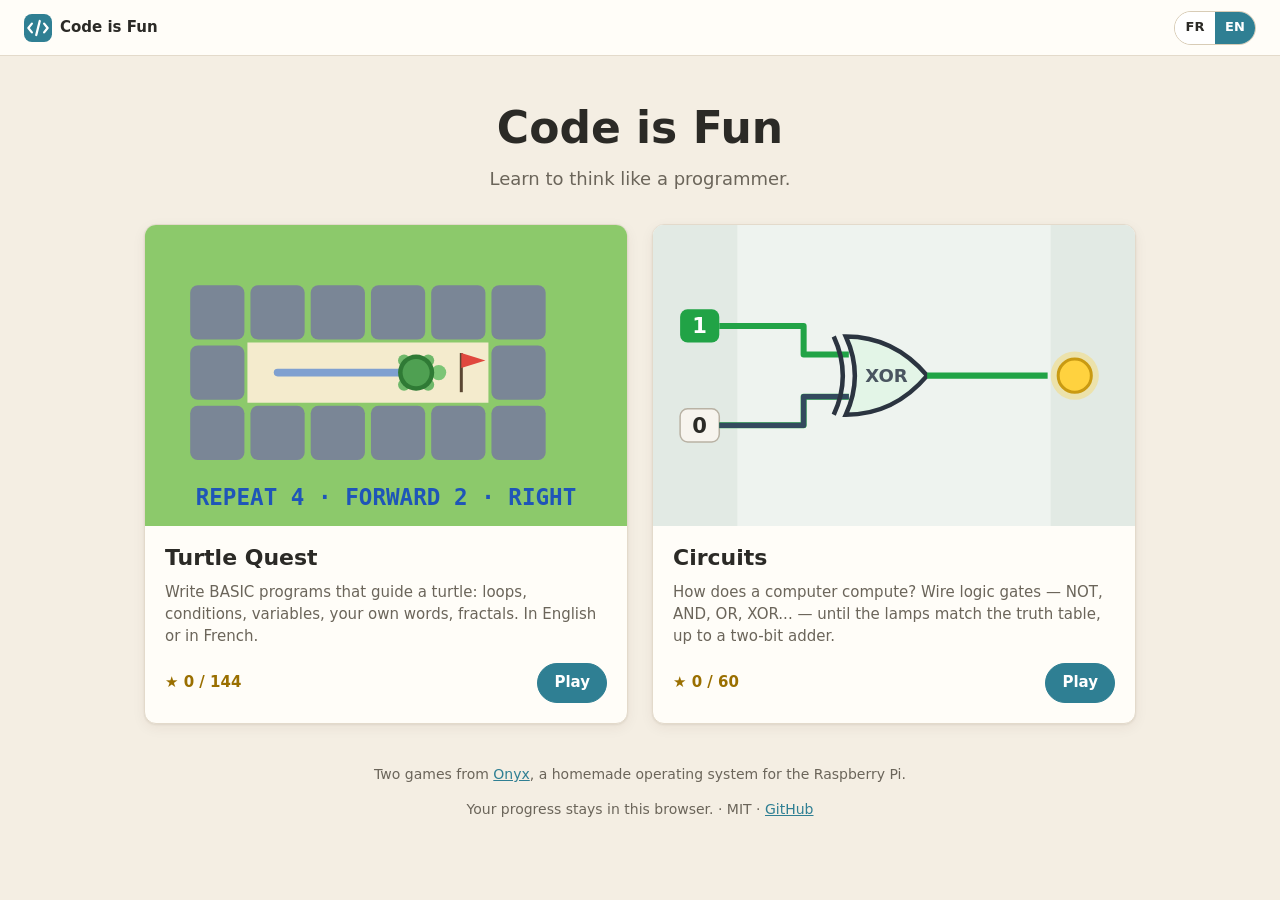
==== index.html @ ab7367be "Code is Fun: Turtle Quest and Circuits in the browser The two learning games of Onyx ported to plain" ====
<!doctype html>
<html lang="en">
<head>
<meta charset="utf-8">
<meta name="viewport" content="width=device-width, initial-scale=1, viewport-fit=cover">
<title>Code is Fun</title>
<meta name="description" content="Two games to learn to think like a programmer: Turtle Quest (programming a turtle in BASIC) and Circuits (logic gates).">
<meta name="theme-color" content="#FFFDF8">
<link rel="icon" href="shared/turtle.svg" type="image/svg+xml">
<link rel="stylesheet" href="shared/site.css">
</head>
<body>
<header class="top">
	<a class="brand" href="./"><svg viewBox="0 0 32 32" aria-hidden="true"><rect width="32" height="32" rx="9" fill="#2F7F93"/><path d="M9 11l-4 5 4 5M23 11l4 5-4 5M18 8l-4 16" stroke="#fff" stroke-width="2.6" fill="none" stroke-linecap="round" stroke-linejoin="round"/></svg><span style="display:inline">Code is Fun</span></a>
	<div class="spacer"></div>
	<div class="lang" role="group" aria-label="Language / Langue"><button type="button" data-lang="fr">FR</button><button type="button" data-lang="en">EN</button></div>
</header>
<main class="home">
	<section class="hero">
		<h1>Code is Fun</h1>
		<p data-en="Learn to think like a programmer." data-fr="Apprends à penser comme un programmeur.">Learn to think like a programmer.</p>
	</section>
	<section class="games">
		<a class="panel game-card" href="turtle/">
			<svg class="thumb" viewBox="0 0 320 200" aria-hidden="true">
				<rect width="320" height="200" fill="#8CC96B"/>
				<g fill="#7A8696"><rect x="30" y="40" width="36" height="36" rx="5"/><rect x="70" y="40" width="36" height="36" rx="5"/><rect x="110" y="40" width="36" height="36" rx="5"/><rect x="150" y="40" width="36" height="36" rx="5"/><rect x="190" y="40" width="36" height="36" rx="5"/><rect x="230" y="40" width="36" height="36" rx="5"/><rect x="30" y="80" width="36" height="36" rx="5"/><rect x="230" y="80" width="36" height="36" rx="5"/><rect x="30" y="120" width="36" height="36" rx="5"/><rect x="70" y="120" width="36" height="36" rx="5"/><rect x="110" y="120" width="36" height="36" rx="5"/><rect x="150" y="120" width="36" height="36" rx="5"/><rect x="190" y="120" width="36" height="36" rx="5"/><rect x="230" y="120" width="36" height="36" rx="5"/></g>
				<rect x="68" y="78" width="160" height="40" fill="#F4EBCD"/>
				<path d="M88 98H170" stroke="#7FA0D0" stroke-width="5" stroke-linecap="round"/>
				<g transform="translate(180 98) rotate(90)"><circle cx="-8" cy="-8" r="4" fill="#6FB86A"/><circle cx="8" cy="-8" r="4" fill="#6FB86A"/><circle cx="-8" cy="8" r="4" fill="#6FB86A"/><circle cx="8" cy="8" r="4" fill="#6FB86A"/><circle cx="0" cy="-15" r="5" fill="#7CC576"/><circle r="12" fill="#2F7A35"/><circle r="9" fill="#4FA052"/></g>
				<path d="M210 85v26" stroke="#5A4632" stroke-width="2"/><path d="M210 85l16 5-16 5z" fill="#E0483E"/>
				<text x="160" y="186" text-anchor="middle" font-family="ui-monospace,Menlo,monospace" font-weight="700" font-size="15" fill="#1F55B8">REPEAT 4 · FORWARD 2 · RIGHT</text>
			</svg>
			<div class="body">
				<h2>Turtle Quest</h2>
				<p data-en="Write BASIC programs that guide a turtle: loops, conditions, variables, your own words, fractals. In English or in French." data-fr="Écris des programmes en BASIC qui guident une tortue : boucles, conditions, variables, tes propres mots, fractales. En anglais ou en français.">Write BASIC programs that guide a turtle.</p>
				<div class="row"><span class="progress" id="tqProgress"></span><span class="btn primary" data-en="Play" data-fr="Jouer">Play</span></div>
			</div>
		</a>
		<a class="panel game-card" href="circuits/">
			<svg class="thumb" viewBox="0 0 320 200" aria-hidden="true">
				<rect width="320" height="200" fill="#EEF3EF"/><rect width="56" height="200" fill="#E2EAE4"/><rect x="264" width="56" height="200" fill="#E2EAE4"/>
				<rect x="18" y="56" width="26" height="22" rx="5" fill="#21A346"/><text x="31" y="72" text-anchor="middle" font-weight="700" font-size="14" fill="#fff" font-family="system-ui,sans-serif">1</text>
				<rect x="18" y="122" width="26" height="22" rx="5" fill="#F7F4EE" stroke="#B9B2A4"/><text x="31" y="138" text-anchor="middle" font-weight="700" font-size="14" fill="#2B2A26" font-family="system-ui,sans-serif">0</text>
				<path d="M44 67H100V86H130M44 133H100V114H130" fill="none" stroke-width="4" stroke-linejoin="round" stroke="#21A346"/><path d="M44 133H100V114H130" fill="none" stroke-width="3.5" stroke-linejoin="round" stroke="#334A5E"/>
				<path d="M128 74Q160 74 182 100Q160 126 128 126Q140 100 128 74Z" fill="#E3F5E7" stroke="#2B3440" stroke-width="3"/><path d="M120 126Q132 100 120 74" fill="none" stroke="#2B3440" stroke-width="3"/>
				<path d="M182 100H262" stroke="#21A346" stroke-width="4"/>
				<circle cx="280" cy="100" r="16" fill="#FFD23F" opacity=".35"/><circle cx="280" cy="100" r="11" fill="#FFD23F" stroke="#C99A12" stroke-width="2"/>
				<text x="155" y="104" text-anchor="middle" font-size="12" fill="#4A5560" font-family="system-ui,sans-serif" font-weight="600">XOR</text>
			</svg>
			<div class="body">
				<h2>Circuits</h2>
				<p data-en="How does a computer compute? Wire logic gates — NOT, AND, OR, XOR... — until the lamps match the truth table, up to a two-bit adder." data-fr="Comment un ordinateur calcule-t-il ? Relie des portes logiques — NON, ET, OU, OUX... — jusqu'à ce que les lampes suivent la table de vérité, jusqu'à un additionneur.">Wire logic gates until the lamps match the truth table.</p>
				<div class="row"><span class="progress" id="ciProgress"></span><span class="btn primary" data-en="Play" data-fr="Jouer">Play</span></div>
			</div>
		</a>
	</section>
	<footer>
		<p><span data-en="Two games from" data-fr="Deux jeux tirés de">Two games from</span> <a href="https://github.com/stephaneweg/onyx">Onyx</a><span data-en=", a homemade operating system for the Raspberry Pi." data-fr=", un système d'exploitation fait maison pour le Raspberry Pi.">, a homemade operating system for the Raspberry Pi.</span></p>
		<p><span data-en="Your progress stays in this browser." data-fr="Ta progression reste dans ce navigateur.">Your progress stays in this browser.</span> · MIT · <a href="https://github.com/stephaneweg/CodeIsFun">GitHub</a></p>
	</footer>
</main>
<script src="shared/site.js"></script>
<script>
// the stars won so far, read from what each game keeps in the browser
(function () {
	const sum = (o) => Object.values ((o && o.stars) || {}).reduce ((a, b) => a + (b | 0), 0);
	const show = () => {
		const tq = Site.store.get ('codeisfun.turtle', {}), ci = Site.store.get ('codeisfun.circuits', {});
		document.getElementById ('tqProgress').textContent = '★ ' + sum (tq) + ' / 144';
		document.getElementById ('ciProgress').textContent = '★ ' + sum (ci) + ' / 60';
	};
	document.addEventListener ('DOMContentLoaded', show);
}) ();
</script>
</body>
</html>
---- shared/site.css ----
/* site.css -- Code is Fun: the look shared by the home page and the games (docs/DESIGN.md).
   MIT License -- Copyright (c) 2026 Stéphane Wegener and the Onyx contributors. */
:root {
	--bg: #F4EEE3; --surface: #FFFDF8; --card: #FBF3DC; --card-border: #E9D9A6;
	--text: #2B2A26; --text-2: #6B655A; --line: #E3DACB;
	--accent: #2F7F93; --accent-2: #276B7C; --accent-ink: #FFFFFF; --accent-soft: #DDEEF2;
	--star: #E8A800; --star-off: #C9C2B4; --star-text: #9A6F00;
	--ok: #2E9E4F; --ok-bg: #DFF3DA; --err: #C9372C; --err-bg: #FCE4E1; --info-bg: #E7EEF9; --info-border: #6E8FC4;
	--lesson: #6B45A8; --lesson-bg: #EFE7FA;
	--chip-word-bg: #DCEFD6; --chip-word-ink: #2C5A27; --chip-word-edge: #8CC08A;
	--chip-block-bg: #E8DDF5; --chip-block-ink: #55338A; --chip-block-edge: #B39BDB;
	--code-bg: #FAF7F0; --code-gutter: #EDE7DA; --code-hl: #F5E2A8; --code-err: #F8D4CF; --kw: #1F55B8; --comment: #8A8577; --strc: #A0522D; --numc: #8A3FA0;
	--btn: #FFFFFF; --btn-border: #D8CCB6; --btn-hover: #F6F0E4;
	--r-sm: 8px; --r-md: 12px; --r-lg: 18px; --r-pill: 999px;
	--shadow: 0 1px 2px rgb(60 40 0 / .08), 0 4px 14px rgb(60 40 0 / .06);
	--font-ui: system-ui, -apple-system, "Segoe UI", Roboto, "Helvetica Neue", Arial, sans-serif;
	--font-code: ui-monospace, "SF Mono", "Cascadia Mono", Menlo, Consolas, "DejaVu Sans Mono", monospace;
	--gutter: 24px; --header: 56px;
	color-scheme: light;
}
@media (prefers-color-scheme: dark) {
	:root:not([data-theme="light"]) {
		--bg: #1E1C19; --surface: #27241F; --card: #332D22; --card-border: #54482F;
		--text: #EEE8DC; --text-2: #B3AA98; --line: #3D372E;
		--accent: #4FA3B8; --accent-2: #63B4C8; --accent-ink: #0E1A1D; --accent-soft: #23383D;
		--btn: #302C26; --btn-border: #4A4339; --btn-hover: #3A352D;
		--ok-bg: #213826; --err-bg: #43231F; --info-bg: #222C3B; --lesson-bg: #2F2740; --star-text: #E8B83A;
		color-scheme: dark;
	}
}
* { box-sizing: border-box; }
html { -webkit-text-size-adjust: 100%; }
body { margin: 0; background: var(--bg); color: var(--text); font: 15px/1.45 var(--font-ui); }
button, input, select, textarea { font: inherit; color: inherit; }
:focus-visible { outline: 3px solid var(--accent); outline-offset: 2px; }
[hidden] { display: none !important; }
.sr-only { position: absolute; width: 1px; height: 1px; overflow: hidden; clip: rect(0 0 0 0); white-space: nowrap; }

/* ---- the header ---- */
.top { position: sticky; top: 0; z-index: 30; height: var(--header); display: flex; align-items: center; gap: 12px;
	padding: 0 var(--gutter); background: var(--surface); border-bottom: 1px solid var(--line); }
.brand { display: flex; align-items: center; gap: 8px; color: var(--text); text-decoration: none; font-weight: 700; white-space: nowrap; }
.brand svg { width: 28px; height: 28px; flex: none; }
.top .game-name { flex: 1; text-align: center; font-weight: 700; font-size: 17px; white-space: nowrap; overflow: hidden; text-overflow: ellipsis; }
.top .spacer { flex: 1; }
.lang { display: inline-flex; border: 1px solid var(--btn-border); border-radius: var(--r-pill); overflow: hidden; flex: none; }
.lang button { width: 40px; height: 32px; border: 0; background: var(--btn); cursor: pointer; font-weight: 600; font-size: 13px; }
.lang button[aria-pressed="true"] { background: var(--accent); color: var(--accent-ink); }
.top .levels-btn { display: none; }

/* ---- buttons ---- */
.btn { display: inline-flex; align-items: center; justify-content: center; gap: 6px; min-height: 40px; padding: 0 16px;
	border: 1px solid var(--btn-border); border-radius: var(--r-pill); background: var(--btn); cursor: pointer; font-weight: 600;
	white-space: nowrap; touch-action: manipulation; user-select: none; -webkit-user-select: none; }
.btn:hover:not(:disabled) { background: var(--btn-hover); }
.btn:disabled { opacity: .45; cursor: default; }
.btn.primary { background: var(--accent); border-color: var(--accent); color: var(--accent-ink); }
.btn.primary:hover:not(:disabled) { background: var(--accent-2); }
.btn.small { min-height: 34px; padding: 0 12px; font-size: 14px; }
.btn.icon { padding: 0; width: 40px; }
.btn svg { width: 18px; height: 18px; flex: none; }
.btn[aria-pressed="true"] { background: var(--accent-soft); border-color: var(--accent); }

/* ---- panels ---- */
.panel { background: var(--surface); border: 1px solid var(--line); border-radius: var(--r-md); box-shadow: var(--shadow); }
.level-card { background: var(--card); border: 1px solid var(--card-border); border-radius: var(--r-md); padding: 12px 16px; display: flex; gap: 12px; align-items: flex-start; color: #3A3220; }
.level-card h1 { margin: 0; font-size: 19px; line-height: 1.25; color: #3A2E10; }
.level-card p { margin: 4px 0 0; color: #4A4436; }
.level-card .hint { color: #8A5A00; }
.level-card .card-text { flex: 1; min-width: 0; }
.level-card .card-btns { display: flex; gap: 8px; flex: none; }
.level-card .more { display: none; }

/* ---- the message bar ---- */
.msg { display: flex; align-items: center; gap: 10px; min-height: 52px; padding: 8px 14px; border-radius: var(--r-md); border: 1px solid transparent; }
.msg:empty, .msg.none { visibility: hidden; }
.msg .ico { flex: none; width: 22px; height: 22px; border-radius: 50%; display: grid; place-items: center; color: #fff; font-weight: 700; font-size: 13px; }
.msg .txt { flex: 1; min-width: 0; white-space: pre-line; }
.msg .txt b { display: block; }
.msg.info { background: var(--info-bg); border-color: var(--info-border); } .msg.info .ico { background: var(--info-border); }
.msg.ok { background: var(--ok-bg); border-color: var(--ok); } .msg.ok .ico { background: var(--ok); }
.msg.err { background: var(--err-bg); border-color: var(--err); } .msg.err .ico { background: var(--err); }
.msg .stars { flex: none; }

/* ---- stars ---- */
.stars { display: inline-flex; gap: 1px; color: var(--star-off); font-size: 14px; letter-spacing: 0; white-space: nowrap; }
.stars .on { color: var(--star); }

/* ---- the level list (a column; a drawer below 1100 px) ---- */
.levels { display: flex; flex-direction: column; min-height: 0; background: var(--surface); border: 1px solid var(--line); border-radius: var(--r-md); overflow: hidden; }
.levels .levels-head { padding: 10px; border-bottom: 1px solid var(--line); display: flex; gap: 8px; align-items: center; }
.levels select { flex: 1; min-width: 0; min-height: 40px; padding: 0 10px; border: 1px solid var(--btn-border); border-radius: var(--r-sm); background: var(--btn); }
.levels .close { display: none; }
.levels ol { list-style: none; margin: 0; padding: 6px; overflow-y: auto; flex: 1; }
.levels li { margin: 0; }
.levels .group { display: flex; justify-content: space-between; align-items: center; padding: 10px 8px 6px; font-weight: 700; font-size: 14px; }
.levels .group .stars { font-size: 13px; color: var(--star-text); font-weight: 600; }
.lv { width: 100%; display: flex; align-items: center; gap: 10px; min-height: 44px; padding: 4px 8px; border: 0; border-radius: var(--r-sm);
	background: none; cursor: pointer; text-align: left; }
.lv:hover { background: var(--btn-hover); }
.lv[aria-current="true"] { background: var(--accent); color: var(--accent-ink); }
.lv[aria-current="true"] .stars { color: rgb(255 255 255 / .45); } .lv[aria-current="true"] .stars .on { color: #FFE27A; }
.lv .num { flex: none; width: 24px; height: 24px; border-radius: 50%; display: grid; place-items: center; font-size: 12px; font-weight: 700; color: #fff; background: #A9A291; }
.lv .num.won { background: #3E9B4F; }
.lv[aria-current="true"] .num { background: rgb(255 255 255 / .3); }
.lv .t { flex: 1; min-width: 0; overflow: hidden; text-overflow: ellipsis; white-space: nowrap; }
.lv[aria-disabled="true"] { color: var(--text-2); cursor: default; }
.lv[aria-disabled="true"] .num { background: var(--star-off); }
.levels .foot { padding: 10px 14px; border-top: 1px solid var(--line); color: var(--text-2); font-size: 14px; }
.levels .foot .on { color: var(--star); }
.scrim { display: none; }

/* ---- dialogs (the lessons, a level won) ---- */
dialog { border: 0; padding: 0; border-radius: var(--r-lg); box-shadow: 0 10px 40px rgb(0 0 0 / .3); width: min(560px, calc(100vw - 32px)); max-height: calc(100dvh - 32px);
	background: var(--surface); color: var(--text); }
dialog::backdrop { background: rgb(30 25 15 / .45); }
dialog .dlg-head { background: var(--lesson); color: #fff; padding: 14px 20px; font-weight: 700; font-size: 18px; }
dialog .dlg-body { padding: 16px 20px; overflow-y: auto; max-height: calc(100dvh - 160px); }
dialog .dlg-body p { margin: 0 0 10px; }
dialog .dlg-foot { display: flex; justify-content: flex-end; gap: 8px; padding: 12px 20px 16px; }
dialog pre { margin: 0 0 10px; padding: 8px 12px; background: var(--lesson-bg); color: var(--lesson); border-radius: var(--r-sm); font: 14px/1.5 var(--font-code); overflow-x: auto; }
@media (prefers-color-scheme: dark) { :root:not([data-theme="light"]) dialog pre { color: #CDB6F2; } }

/* ---- the drawer below 1100 px, the sheet below 700 px ---- */
@media (max-width: 1099px) {
	:root { --gutter: 16px; }
	.top .levels-btn { display: inline-flex; }
	.levels { visibility: hidden; position: fixed; z-index: 50; top: 0; left: 0; bottom: 0; width: min(320px, 88vw); border-radius: 0 var(--r-lg) var(--r-lg) 0;
		transform: translateX(-105%); transition: transform .2s ease, visibility .2s; }
	body.levels-open .levels { transform: none; visibility: visible; }
	.levels .close { display: inline-flex; }
	body.levels-open .scrim { display: block; position: fixed; inset: 0; z-index: 40; background: rgb(30 25 15 / .4); }
}
@media (max-width: 699px) {
	.top { gap: 8px; }
	.brand span, .levels-btn .lbl { display: none; }
	.top .game-name { font-size: 16px; text-align: left; }
	.levels { top: auto; right: 0; width: auto; height: 85dvh; border-radius: var(--r-lg) var(--r-lg) 0 0; transform: translateY(105%); }
	.level-card { padding: 10px 12px; }
	.level-card h1 { font-size: 17px; }
	.level-card.compact p.text { display: -webkit-box; -webkit-line-clamp: 2; -webkit-box-orient: vertical; overflow: hidden; }
	.level-card .more { display: inline; border: 0; background: none; color: var(--accent); padding: 0; font-weight: 600; cursor: pointer; }
}
@media (prefers-reduced-motion: reduce) { .levels { transition: none; } }

/* ---- the bottom action bar (phones) ---- */
.bottom-bar { display: none; }
@media (max-width: 699px) {
	.bottom-bar { display: flex; position: fixed; z-index: 20; left: 0; right: 0; bottom: 0; gap: 8px; padding: 10px 16px calc(10px + env(safe-area-inset-bottom));
		background: var(--surface); border-top: 1px solid var(--line); box-shadow: 0 -4px 14px rgb(60 40 0 / .08); }
	.bottom-bar .btn { flex: 1; min-height: 44px; padding: 0 8px; }
	body.has-bar { padding-bottom: calc(72px + env(safe-area-inset-bottom)); }
}

/* ---- the home page ---- */
.home { max-width: 1040px; margin: 0 auto; padding: 32px var(--gutter) 48px; }
.home .hero { text-align: center; margin: 8px 0 32px; }
.home .hero h1 { font-size: clamp(28px, 6vw, 44px); margin: 0 0 6px; }
.home .hero p { margin: 0; color: var(--text-2); font-size: 18px; }
.games { display: grid; grid-template-columns: repeat(auto-fit, minmax(280px, 1fr)); gap: 24px; }
.game-card { display: flex; flex-direction: column; overflow: hidden; text-decoration: none; color: inherit; }
.game-card .thumb { aspect-ratio: 16 / 10; display: block; width: 100%; }
.game-card .body { padding: 16px 20px 20px; display: flex; flex-direction: column; gap: 8px; flex: 1; }
.game-card h2 { margin: 0; font-size: 22px; }
.game-card p { margin: 0; color: var(--text-2); }
.game-card .row { margin-top: auto; display: flex; align-items: center; justify-content: space-between; padding-top: 8px; }
.game-card .progress { color: var(--star-text); font-weight: 600; }
.game-card:hover .btn { background: var(--accent-2); }
.home footer { margin-top: 40px; text-align: center; color: var(--text-2); font-size: 14px; }
.home footer a { color: var(--accent); }
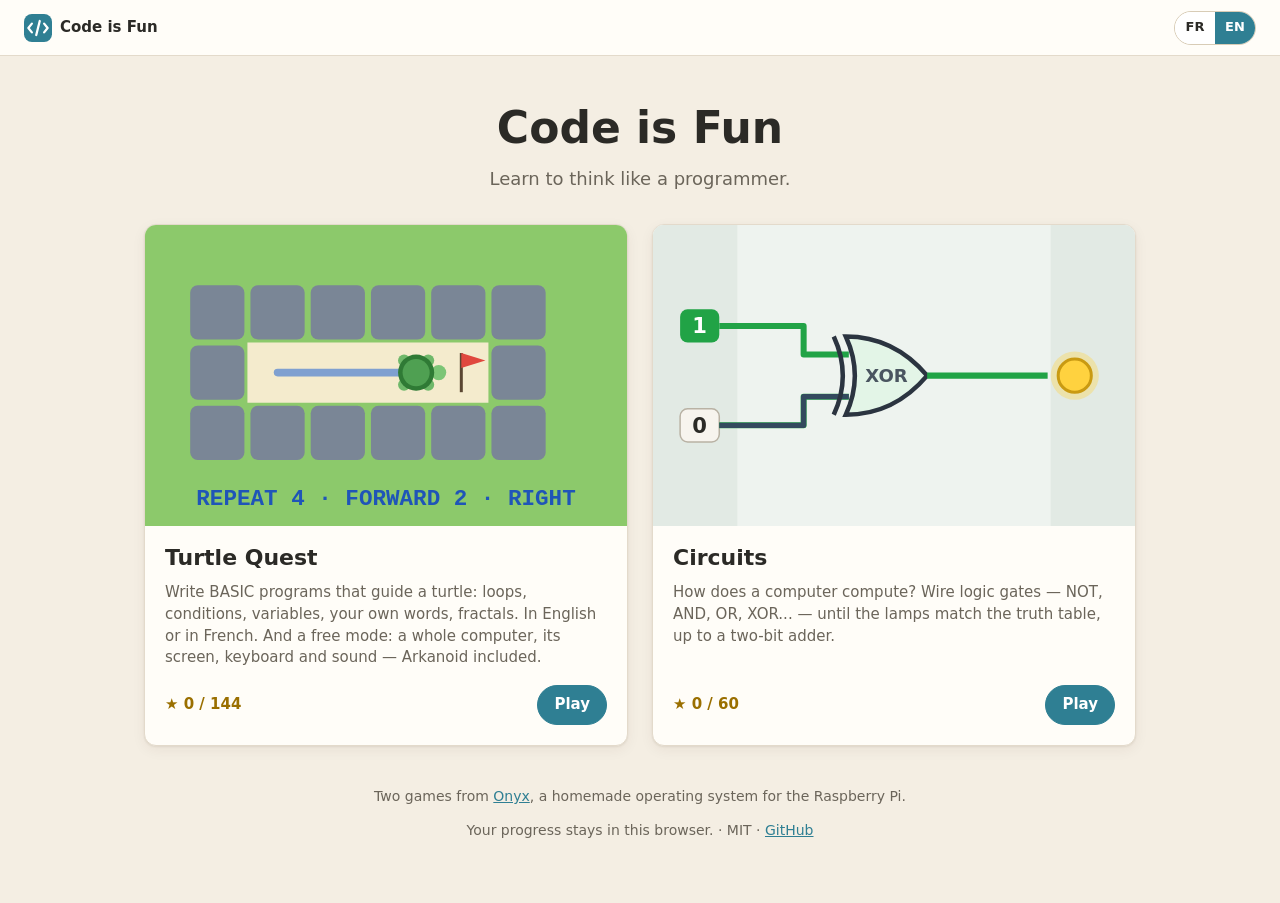
==== commit b8edf886: "Turtle Quest: pack 6, the free mode -- a whole computer in BASIC The last pack is no mission list: t" ====
--- a/index.html
+++ b/index.html
@@ -33,7 +33,7 @@
 			</svg>
 			<div class="body">
 				<h2>Turtle Quest</h2>
-				<p data-en="Write BASIC programs that guide a turtle: loops, conditions, variables, your own words, fractals. In English or in French." data-fr="Écris des programmes en BASIC qui guident une tortue : boucles, conditions, variables, tes propres mots, fractales. En anglais ou en français.">Write BASIC programs that guide a turtle.</p>
+				<p data-en="Write BASIC programs that guide a turtle: loops, conditions, variables, your own words, fractals. In English or in French. And a free mode: a whole computer, its screen, keyboard and sound — Arkanoid included." data-fr="Écris des programmes en BASIC qui guident une tortue : boucles, conditions, variables, tes propres mots, fractales. En anglais ou en français. Et un mode libre : tout un ordinateur, son écran, son clavier, son son — Arkanoid compris.">Write BASIC programs that guide a turtle.</p>
 				<div class="row"><span class="progress" id="tqProgress"></span><span class="btn primary" data-en="Play" data-fr="Jouer">Play</span></div>
 			</div>
 		</a>
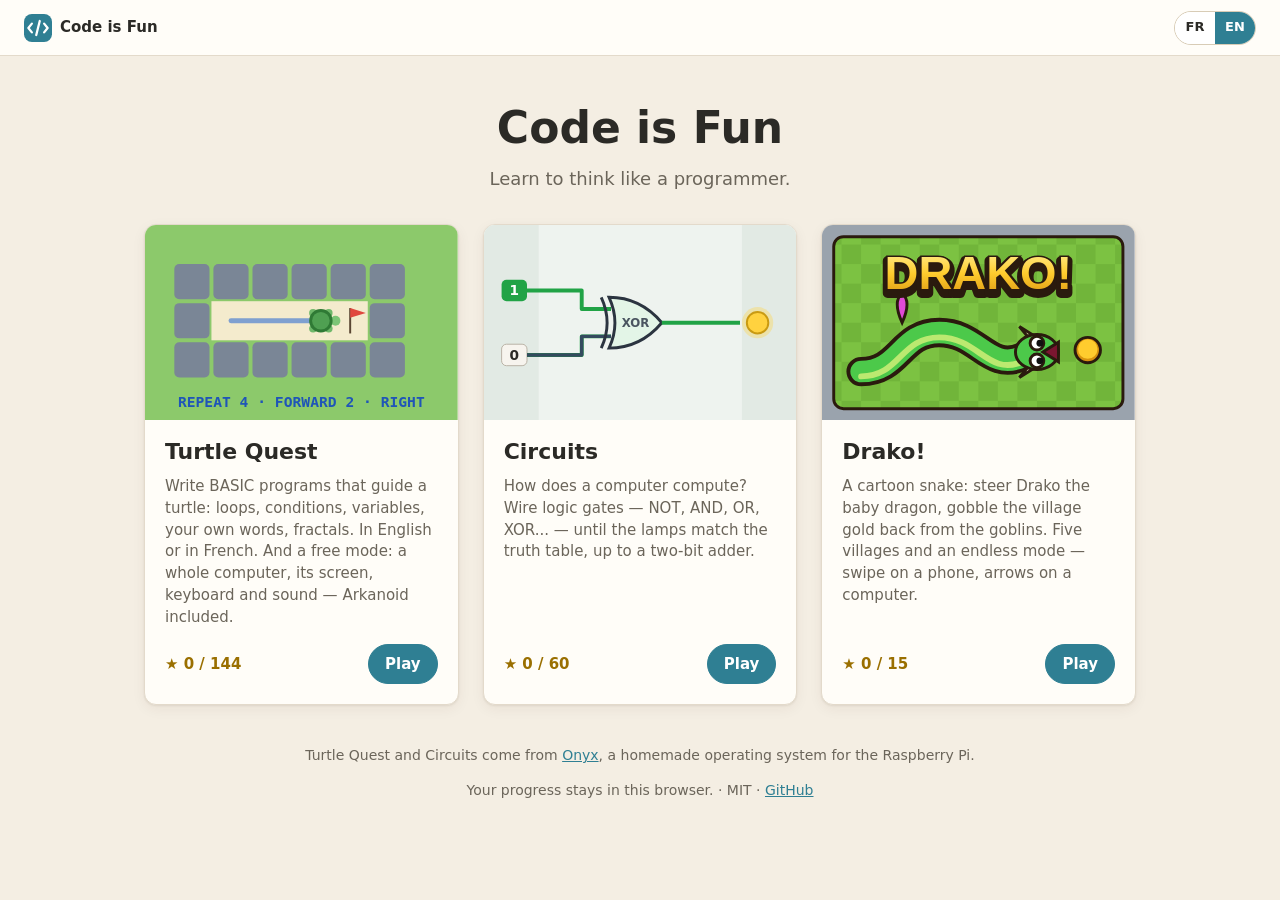
==== commit 09f4ecdb: "Drako!: a cartoon snake (Clash of Clans look) -- 5 villages, endless mode, goblins, power-ups; phone" ====
--- a/index.html
+++ b/index.html
@@ -4,7 +4,7 @@
 <meta charset="utf-8">
 <meta name="viewport" content="width=device-width, initial-scale=1, viewport-fit=cover">
 <title>Code is Fun</title>
-<meta name="description" content="Two games to learn to think like a programmer: Turtle Quest (programming a turtle in BASIC) and Circuits (logic gates).">
+<meta name="description" content="Games to learn to think like a programmer: Turtle Quest (programming a turtle in BASIC), Circuits (logic gates), and Drako! (a cartoon snake).">
 <meta name="theme-color" content="#FFFDF8">
 <link rel="icon" href="shared/turtle.svg" type="image/svg+xml">
 <link rel="stylesheet" href="shared/site.css">
@@ -54,9 +54,30 @@
 				<div class="row"><span class="progress" id="ciProgress"></span><span class="btn primary" data-en="Play" data-fr="Jouer">Play</span></div>
 			</div>
 		</a>
+		<a class="panel game-card" href="snake/">
+			<svg class="thumb" viewBox="0 0 320 200" aria-hidden="true" font-family="Arial Black,Impact,sans-serif">
+				<defs><pattern id="dkck" width="40" height="40" patternUnits="userSpaceOnUse"><rect width="40" height="40" fill="#7CC242"/><rect width="20" height="20" fill="#71B53A"/><rect x="20" y="20" width="20" height="20" fill="#71B53A"/></pattern>
+				<linearGradient id="dkgd" x1="0" y1="0" x2="0" y2="1"><stop offset="0" stop-color="#FFF09A"/><stop offset=".5" stop-color="#FFCC2E"/><stop offset="1" stop-color="#D8930F"/></linearGradient></defs>
+				<rect width="320" height="200" fill="#9AA3AD"/>
+				<rect x="12" y="12" width="296" height="176" rx="10" fill="url(#dkck)" stroke="#2A1A0E" stroke-width="3"/>
+				<path d="M40 150 C80 150 80 110 120 110 S170 150 205 135" fill="none" stroke="#2A1A0E" stroke-width="30" stroke-linecap="round"/>
+				<path d="M40 150 C80 150 80 110 120 110 S170 150 205 135" fill="none" stroke="#4CC94A" stroke-width="22" stroke-linecap="round"/>
+				<path d="M40 150 C80 150 80 110 120 110 S170 150 205 135" fill="none" stroke="#D8F27A" stroke-width="6" stroke-linecap="round" transform="translate(0,5)" opacity=".8"/>
+				<g transform="translate(220 130)" stroke="#2A1A0E" stroke-width="3"><path d="M-8 -14 L-18 -26 L-2 -16Z M-8 14 L-18 26 L-2 16Z" fill="#FFF1C9"/><ellipse rx="22" ry="18" fill="#4CC94A"/><path d="M6 0 L22 -10 L22 10Z" fill="#7A1630"/><circle cx="0" cy="-9" r="7" fill="#fff"/><circle cx="0" cy="9" r="7" fill="#fff"/><circle cx="3" cy="-9" r="3.5" fill="#111" stroke="none"/><circle cx="3" cy="9" r="3.5" fill="#111" stroke="none"/></g>
+				<g transform="translate(272 128)" stroke="#2A1A0E" stroke-width="3"><circle r="13" fill="#D8930F"/><circle r="10" cy="-1" fill="#FFCC2E" stroke="none"/></g>
+				<path d="M82 100 q10 -22 0 -30 q-10 8 0 30Z" fill="#E04BD6" stroke="#2A1A0E" stroke-width="3"/>
+				<text x="160" y="66" text-anchor="middle" font-size="48" font-weight="900" fill="#2A1A0E" stroke="#2A1A0E" stroke-width="10" stroke-linejoin="round" dy="4">DRAKO!</text>
+				<text x="160" y="66" text-anchor="middle" font-size="48" font-weight="900" fill="url(#dkgd)" stroke="#2A1A0E" stroke-width="3" paint-order="stroke">DRAKO!</text>
+			</svg>
+			<div class="body">
+				<h2>Drako!</h2>
+				<p data-en="A cartoon snake: steer Drako the baby dragon, gobble the village gold back from the goblins. Five villages and an endless mode — swipe on a phone, arrows on a computer." data-fr="Un snake façon dessin animé : guide Drako le bébé dragon, reprends l'or du village aux gobelins. Cinq villages et un mode sans fin — glisse sur un téléphone, flèches sur un ordinateur.">A cartoon snake: steer Drako the baby dragon.</p>
+				<div class="row"><span class="progress" id="dkProgress"></span><span class="btn primary" data-en="Play" data-fr="Jouer">Play</span></div>
+			</div>
+		</a>
 	</section>
 	<footer>
-		<p><span data-en="Two games from" data-fr="Deux jeux tirés de">Two games from</span> <a href="https://github.com/stephaneweg/onyx">Onyx</a><span data-en=", a homemade operating system for the Raspberry Pi." data-fr=", un système d'exploitation fait maison pour le Raspberry Pi.">, a homemade operating system for the Raspberry Pi.</span></p>
+		<p><span data-en="Turtle Quest and Circuits come from" data-fr="Turtle Quest et Circuits viennent de">Turtle Quest and Circuits come from</span> <a href="https://github.com/stephaneweg/onyx">Onyx</a><span data-en=", a homemade operating system for the Raspberry Pi." data-fr=", un système d'exploitation fait maison pour le Raspberry Pi.">, a homemade operating system for the Raspberry Pi.</span></p>
 		<p><span data-en="Your progress stays in this browser." data-fr="Ta progression reste dans ce navigateur.">Your progress stays in this browser.</span> · MIT · <a href="https://github.com/stephaneweg/CodeIsFun">GitHub</a></p>
 	</footer>
 </main>
@@ -69,6 +90,8 @@
 		const tq = Site.store.get ('codeisfun.turtle', {}), ci = Site.store.get ('codeisfun.circuits', {});
 		document.getElementById ('tqProgress').textContent = '★ ' + sum (tq) + ' / 144';
 		document.getElementById ('ciProgress').textContent = '★ ' + sum (ci) + ' / 60';
+		let dk = 0; try { const p = JSON.parse (localStorage.getItem ('codeisfun.snake.progress') || '{}'); dk = (p.stars || []).reduce ((x, y) => x + (y | 0), 0); } catch (e) { /* (no storage) */ }
+		document.getElementById ('dkProgress').textContent = '★ ' + dk + ' / 15';
 	};
 	document.addEventListener ('DOMContentLoaded', show);
 }) ();
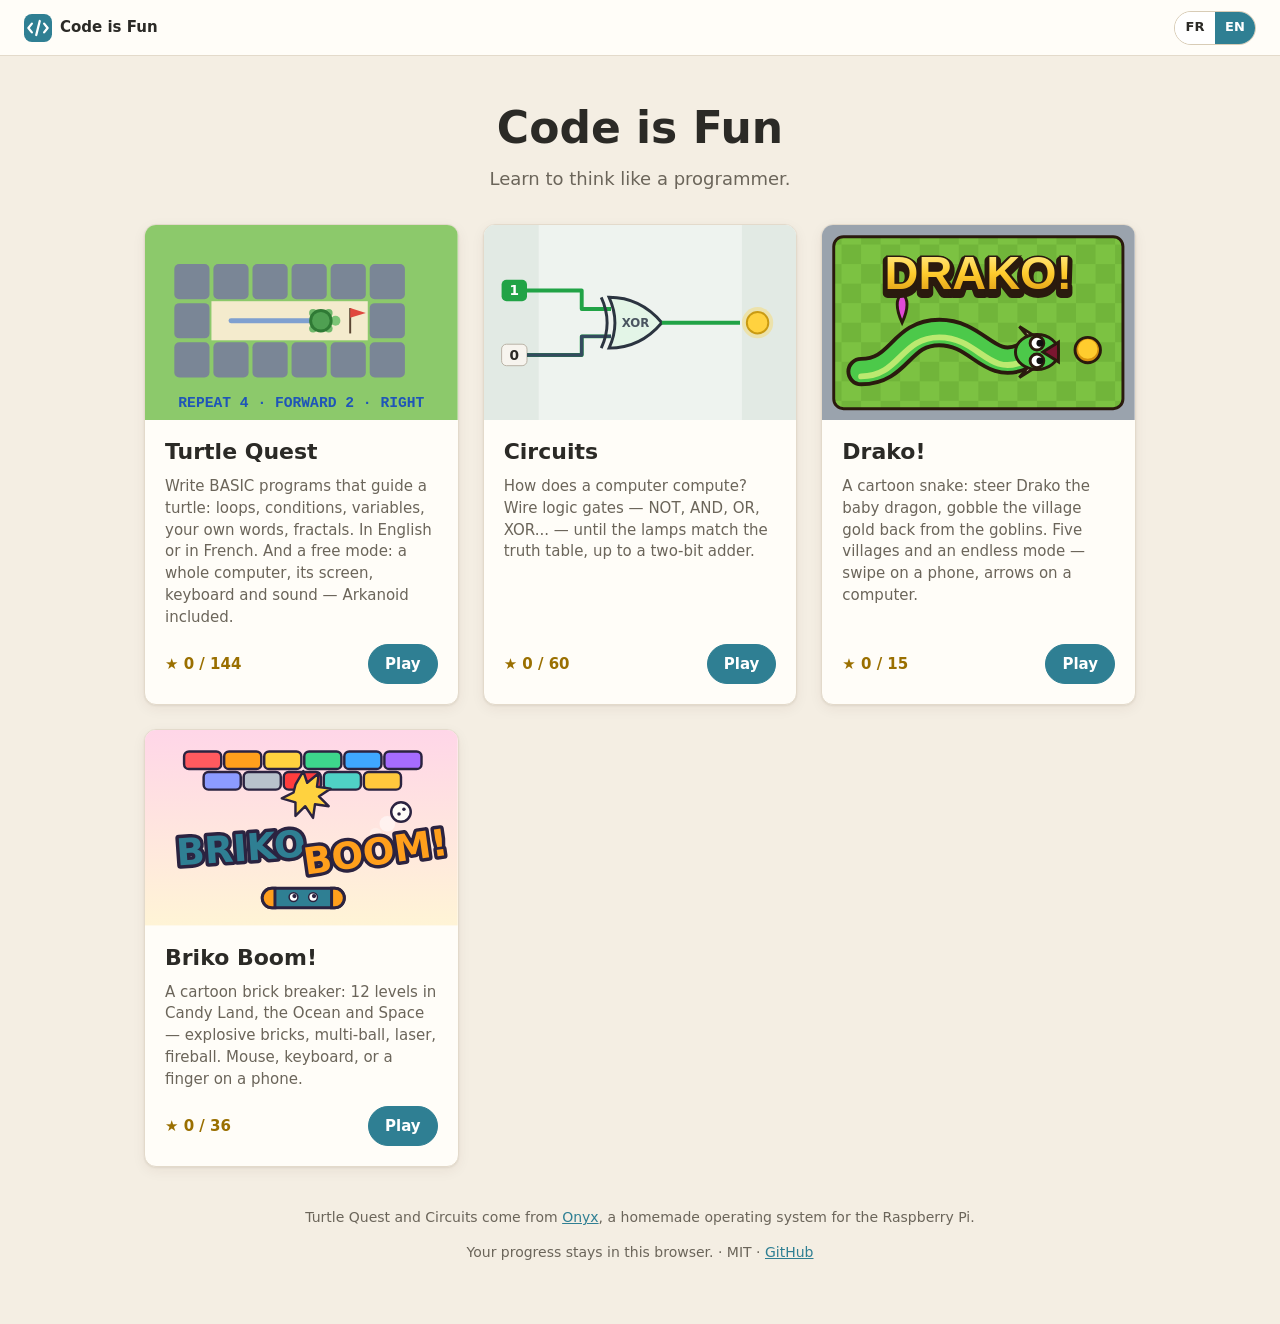
==== commit f12c4ba9: "Briko Boom!: a cartoon brick breaker -- 12 levels in 3 worlds, 8 brick kinds, 11 capsules, Puff the " ====
--- a/index.html
+++ b/index.html
@@ -4,7 +4,7 @@
 <meta charset="utf-8">
 <meta name="viewport" content="width=device-width, initial-scale=1, viewport-fit=cover">
 <title>Code is Fun</title>
-<meta name="description" content="Games to learn to think like a programmer: Turtle Quest (programming a turtle in BASIC), Circuits (logic gates), and Drako! (a cartoon snake).">
+<meta name="description" content="Games to learn to think like a programmer: Turtle Quest (programming a turtle in BASIC), Circuits (logic gates), Drako! (a cartoon snake) and Briko Boom! (a cartoon brick breaker).">
 <meta name="theme-color" content="#FFFDF8">
 <link rel="icon" href="shared/turtle.svg" type="image/svg+xml">
 <link rel="stylesheet" href="shared/site.css">
@@ -75,6 +75,29 @@
 				<div class="row"><span class="progress" id="dkProgress"></span><span class="btn primary" data-en="Play" data-fr="Jouer">Play</span></div>
 			</div>
 		</a>
+		<a class="panel game-card" href="brick/">
+			<svg class="thumb" viewBox="0 0 320 200" aria-hidden="true" font-family="system-ui,sans-serif">
+				<defs><linearGradient id="bksky" x1="0" y1="0" x2="0" y2="1"><stop offset="0" stop-color="#FFD6E8"/><stop offset="1" stop-color="#FFF4D6"/></linearGradient></defs>
+				<rect width="320" height="200" fill="url(#bksky)"/>
+				<g stroke="#2B2340" stroke-width="2.5" stroke-linejoin="round">
+					<rect x="40" y="22" width="38" height="18" rx="5" fill="#FF5A5F"/><rect x="81" y="22" width="38" height="18" rx="5" fill="#FF9F1C"/><rect x="122" y="22" width="38" height="18" rx="5" fill="#FFD23F"/><rect x="163" y="22" width="38" height="18" rx="5" fill="#3DD68C"/><rect x="204" y="22" width="38" height="18" rx="5" fill="#3FA7FF"/><rect x="245" y="22" width="38" height="18" rx="5" fill="#A66CFF"/>
+					<rect x="60" y="43" width="38" height="18" rx="5" fill="#8C9BFF"/><rect x="101" y="43" width="38" height="18" rx="5" fill="#B8C2CC"/><rect x="183" y="43" width="38" height="18" rx="5" fill="#4FD1C5"/><rect x="224" y="43" width="38" height="18" rx="5" fill="#FFC83D"/>
+					<rect x="142" y="43" width="38" height="18" rx="5" fill="#FF3D3D"/>
+				</g>
+				<path d="M150 50l8 -14 4 12 12 -10 -2 14 14 2 -12 8 10 10 -14 -2 -2 14 -8 -12 -10 10 0 -14 -14 -4 12 -6z" fill="#FFD23F" stroke="#2B2340" stroke-width="2.5" stroke-linejoin="round" transform="translate(4 6)"/>
+				<g transform="translate(262 84)" stroke="#2B2340" stroke-width="2.5"><circle cx="-14" cy="12" r="8" fill="#fff" opacity=".5" stroke="none"/><circle cx="-26" cy="22" r="6" fill="#fff" opacity=".3" stroke="none"/><circle r="10" fill="#FFFDF8"/><circle cx="3" cy="-3" r="1.8" fill="#2B2340" stroke="none"/><circle cx="-2" cy="2" r="1.8" fill="#2B2340" stroke="none"/></g>
+				<g stroke="#2B2340" stroke-width="3"><rect x="120" y="162" width="84" height="20" rx="10" fill="#2F7F93"/><path d="M133 162v20M191 162v20" stroke-width="2"/></g>
+				<g fill="#FF9F1C" stroke="#2B2340" stroke-width="3"><path d="M130 162h3v20h-3a10 10 0 0 1 0-20z"/><path d="M194 162h-3v20h3a10 10 0 0 0 0-20z"/></g>
+				<g stroke="#2B2340" stroke-width="1.5"><circle cx="152" cy="171" r="4.5" fill="#fff"/><circle cx="172" cy="171" r="4.5" fill="#fff"/></g><circle cx="153" cy="170" r="2.2" fill="#2B2340"/><circle cx="173" cy="170" r="2.2" fill="#2B2340"/>
+				<text x="98" y="134" text-anchor="middle" font-size="38" font-weight="900" fill="#2F7F93" stroke="#2B2340" stroke-width="7" paint-order="stroke" stroke-linejoin="round" transform="rotate(-4 98 120)">BRIKO</text>
+				<text x="236" y="138" text-anchor="middle" font-size="38" font-weight="900" fill="#FF9F1C" stroke="#2B2340" stroke-width="7" paint-order="stroke" stroke-linejoin="round" transform="rotate(-8 236 124)">BOOM!</text>
+			</svg>
+			<div class="body">
+				<h2>Briko Boom!</h2>
+				<p data-en="A cartoon brick breaker: 12 levels in Candy Land, the Ocean and Space — explosive bricks, multi-ball, laser, fireball. Mouse, keyboard, or a finger on a phone." data-fr="Un casse-briques façon dessin animé : 12 niveaux au Pays des Bonbons, dans l'Océan et dans l'Espace — briques explosives, multi-balles, laser, boule de feu. Souris, clavier, ou un doigt sur un téléphone.">A cartoon brick breaker: 12 levels.</p>
+				<div class="row"><span class="progress" id="bkProgress"></span><span class="btn primary" data-en="Play" data-fr="Jouer">Play</span></div>
+			</div>
+		</a>
 	</section>
 	<footer>
 		<p><span data-en="Turtle Quest and Circuits come from" data-fr="Turtle Quest et Circuits viennent de">Turtle Quest and Circuits come from</span> <a href="https://github.com/stephaneweg/onyx">Onyx</a><span data-en=", a homemade operating system for the Raspberry Pi." data-fr=", un système d'exploitation fait maison pour le Raspberry Pi.">, a homemade operating system for the Raspberry Pi.</span></p>
@@ -92,6 +115,8 @@
 		document.getElementById ('ciProgress').textContent = '★ ' + sum (ci) + ' / 60';
 		let dk = 0; try { const p = JSON.parse (localStorage.getItem ('codeisfun.snake.progress') || '{}'); dk = (p.stars || []).reduce ((x, y) => x + (y | 0), 0); } catch (e) { /* (no storage) */ }
 		document.getElementById ('dkProgress').textContent = '★ ' + dk + ' / 15';
+		let bk = 0; try { const p = JSON.parse (localStorage.getItem ('codeisfun.brick.progress') || '{}'); bk = (p.stars || []).reduce ((x, y) => x + (y | 0), 0); } catch (e) { /* (no storage) */ }
+		document.getElementById ('bkProgress').textContent = '★ ' + bk + ' / 36';
 	};
 	document.addEventListener ('DOMContentLoaded', show);
 }) ();
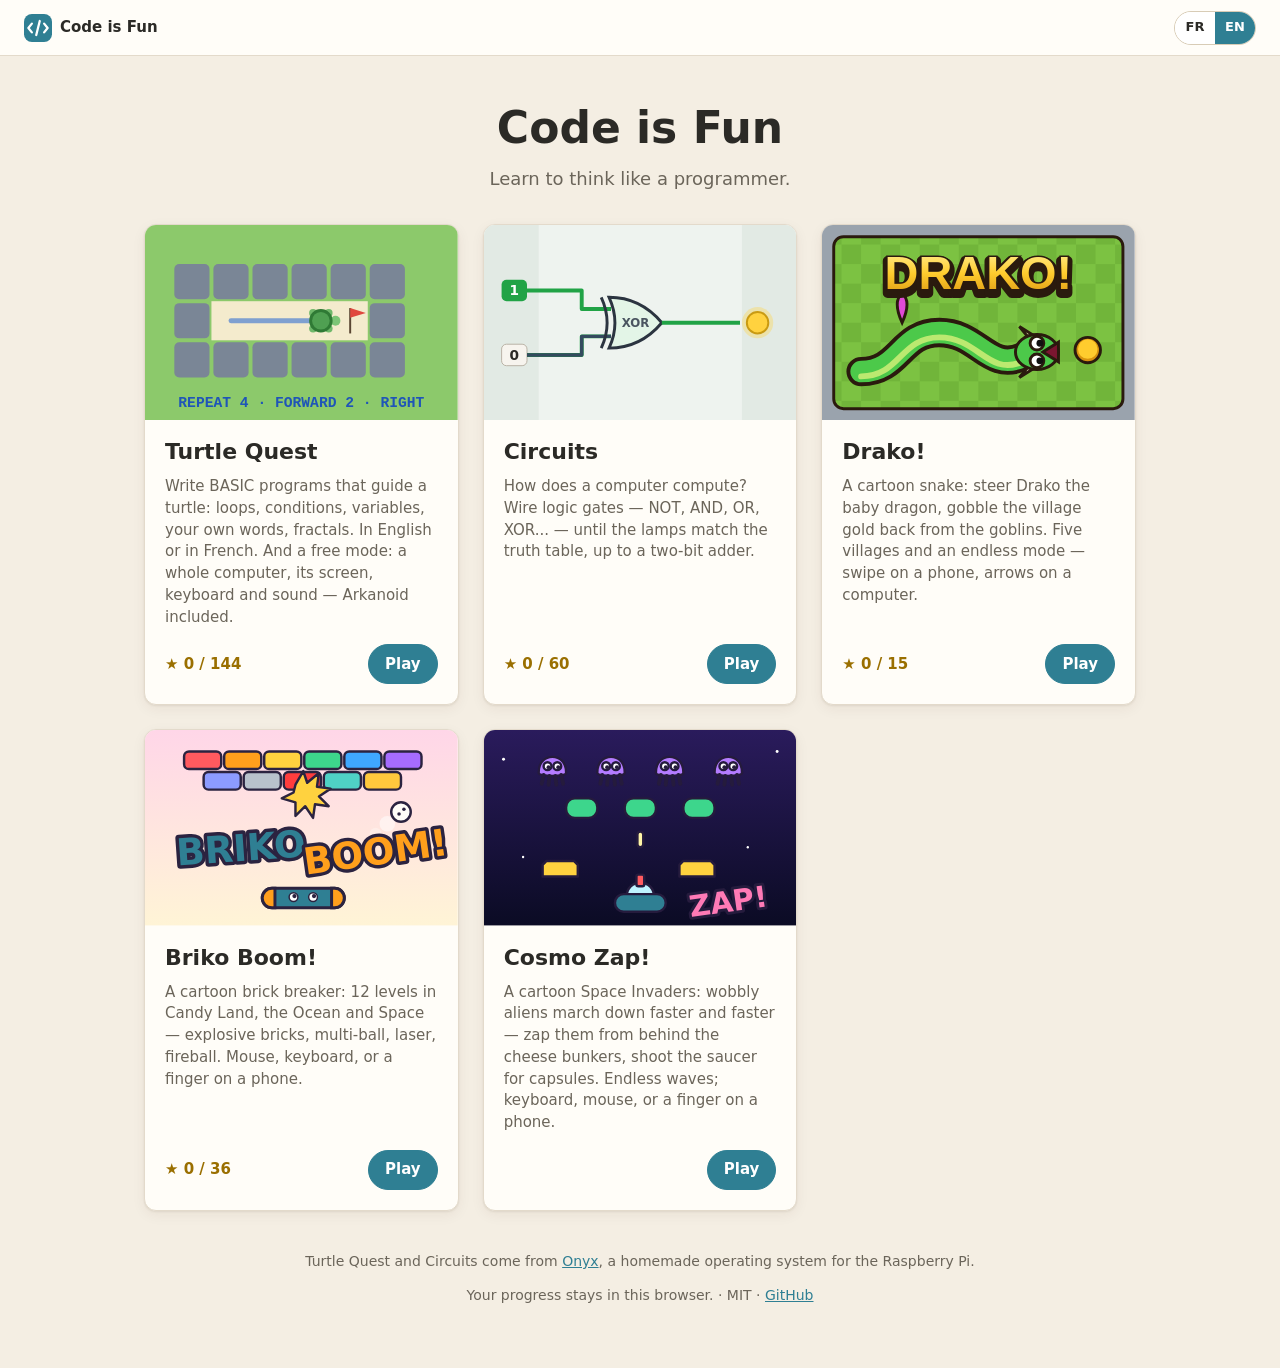
==== commit 3d614f1e: "Cosmo Zap!: a cartoon Space Invaders -- squids, crabs and blobs that blink and watch you, cheese bun" ====
--- a/index.html
+++ b/index.html
@@ -4,7 +4,7 @@
 <meta charset="utf-8">
 <meta name="viewport" content="width=device-width, initial-scale=1, viewport-fit=cover">
 <title>Code is Fun</title>
-<meta name="description" content="Games to learn to think like a programmer: Turtle Quest (programming a turtle in BASIC), Circuits (logic gates), Drako! (a cartoon snake) and Briko Boom! (a cartoon brick breaker).">
+<meta name="description" content="Games to learn to think like a programmer: Turtle Quest (programming a turtle in BASIC), Circuits (logic gates), Drako! (a cartoon snake), Briko Boom! (a cartoon brick breaker) and Cosmo Zap! (a cartoon Space Invaders).">
 <meta name="theme-color" content="#FFFDF8">
 <link rel="icon" href="shared/turtle.svg" type="image/svg+xml">
 <link rel="stylesheet" href="shared/site.css">
@@ -98,6 +98,31 @@
 				<div class="row"><span class="progress" id="bkProgress"></span><span class="btn primary" data-en="Play" data-fr="Jouer">Play</span></div>
 			</div>
 		</a>
+		<a class="panel game-card" href="invaders/">
+			<svg class="thumb" viewBox="0 0 320 200" aria-hidden="true" font-family="system-ui,sans-serif">
+				<defs><linearGradient id="zpsky" x1="0" y1="0" x2="0" y2="1"><stop offset="0" stop-color="#2A1B5C"/><stop offset="1" stop-color="#0B0B24"/></linearGradient></defs>
+				<rect width="320" height="200" fill="url(#zpsky)"/>
+				<g fill="#fff"><circle cx="20" cy="30" r="1.5"/><circle cx="300" cy="22" r="1.5"/><circle cx="270" cy="120" r="1.2"/><circle cx="40" cy="130" r="1.2"/><circle cx="160" cy="110" r="1"/></g>
+				<g stroke="#251B3D" stroke-width="2.5" stroke-linejoin="round" stroke-linecap="round">
+					<g transform="translate(70 40)"><path d="M-14 4c-1-22 29-22 28 0 0 4-28 4-28 0z" fill="#B47CFF"/><path d="M-9 6l-2 9M-3 7l-1 9M3 7l1 9M9 6l2 9" stroke-width="4"/><circle cx="-5" cy="-3" r="4" fill="#fff"/><circle cx="5" cy="-3" r="4" fill="#fff"/></g>
+					<g transform="translate(130 40)"><path d="M-14 4c-1-22 29-22 28 0 0 4-28 4-28 0z" fill="#B47CFF"/><path d="M-9 6l-2 9M-3 7l-1 9M3 7l1 9M9 6l2 9" stroke-width="4"/><circle cx="-5" cy="-3" r="4" fill="#fff"/><circle cx="5" cy="-3" r="4" fill="#fff"/></g>
+					<g transform="translate(190 40)"><path d="M-14 4c-1-22 29-22 28 0 0 4-28 4-28 0z" fill="#B47CFF"/><path d="M-9 6l-2 9M-3 7l-1 9M3 7l1 9M9 6l2 9" stroke-width="4"/><circle cx="-5" cy="-3" r="4" fill="#fff"/><circle cx="5" cy="-3" r="4" fill="#fff"/></g>
+					<g transform="translate(250 40)"><path d="M-14 4c-1-22 29-22 28 0 0 4-28 4-28 0z" fill="#B47CFF"/><path d="M-9 6l-2 9M-3 7l-1 9M3 7l1 9M9 6l2 9" stroke-width="4"/><circle cx="-5" cy="-3" r="4" fill="#fff"/><circle cx="5" cy="-3" r="4" fill="#fff"/></g>
+					<rect x="84" y="70" width="32" height="20" rx="9" fill="#3DD68C"/><rect x="144" y="70" width="32" height="20" rx="9" fill="#3DD68C"/><rect x="204" y="70" width="32" height="20" rx="9" fill="#3DD68C"/>
+					<path d="M200 150h36v-12l-4-4h-28l-4 4z" fill="#FFD23F"/>
+					<path d="M60 150h36v-12l-4-4h-28l-4 4z" fill="#FFD23F"/>
+					<rect x="157" y="104" width="6" height="16" rx="3" fill="#FFF6A8"/>
+					<path d="M146 170a14 14 0 0 1 28 0z" fill="#BFF3FF"/><rect x="134" y="168" width="52" height="18" rx="9" fill="#2F7F93"/><rect x="156" y="148" width="8" height="12" rx="2" fill="#FF5A5F"/>
+				</g>
+				<g fill="#251B3D"><circle cx="66" cy="38" r="2"/><circle cx="76" cy="38" r="2"/><circle cx="126" cy="38" r="2"/><circle cx="136" cy="38" r="2"/><circle cx="186" cy="38" r="2"/><circle cx="196" cy="38" r="2"/><circle cx="246" cy="38" r="2"/><circle cx="256" cy="38" r="2"/></g>
+				<text x="250" y="186" text-anchor="middle" font-size="30" font-weight="900" fill="#FF7AB6" stroke="#251B3D" stroke-width="6" paint-order="stroke" stroke-linejoin="round" transform="rotate(-8 250 176)">ZAP!</text>
+			</svg>
+			<div class="body">
+				<h2>Cosmo Zap!</h2>
+				<p data-en="A cartoon Space Invaders: wobbly aliens march down faster and faster — zap them from behind the cheese bunkers, shoot the saucer for capsules. Endless waves; keyboard, mouse, or a finger on a phone." data-fr="Un Space Invaders façon dessin animé : des aliens rigolos descendent de plus en plus vite — zappe-les à l'abri des fromages, tire sur la soucoupe pour ses capsules. Des vagues sans fin ; clavier, souris, ou un doigt sur un téléphone.">A cartoon Space Invaders.</p>
+				<div class="row"><span class="progress" id="zpProgress"></span><span class="btn primary" data-en="Play" data-fr="Jouer">Play</span></div>
+			</div>
+		</a>
 	</section>
 	<footer>
 		<p><span data-en="Turtle Quest and Circuits come from" data-fr="Turtle Quest et Circuits viennent de">Turtle Quest and Circuits come from</span> <a href="https://github.com/stephaneweg/onyx">Onyx</a><span data-en=", a homemade operating system for the Raspberry Pi." data-fr=", un système d'exploitation fait maison pour le Raspberry Pi.">, a homemade operating system for the Raspberry Pi.</span></p>
@@ -117,6 +142,8 @@
 		document.getElementById ('dkProgress').textContent = '★ ' + dk + ' / 15';
 		let bk = 0; try { const p = JSON.parse (localStorage.getItem ('codeisfun.brick.progress') || '{}'); bk = (p.stars || []).reduce ((x, y) => x + (y | 0), 0); } catch (e) { /* (no storage) */ }
 		document.getElementById ('bkProgress').textContent = '★ ' + bk + ' / 36';
+		let zp = 0; try { zp = +(JSON.parse (localStorage.getItem ('codeisfun.invaders.record') || '{}').high) || 0; } catch (e) { /* (no storage) */ }
+		document.getElementById ('zpProgress').textContent = zp ? Site.t ('Best: ', 'Record : ') + zp : '';
 	};
 	document.addEventListener ('DOMContentLoaded', show);
 }) ();
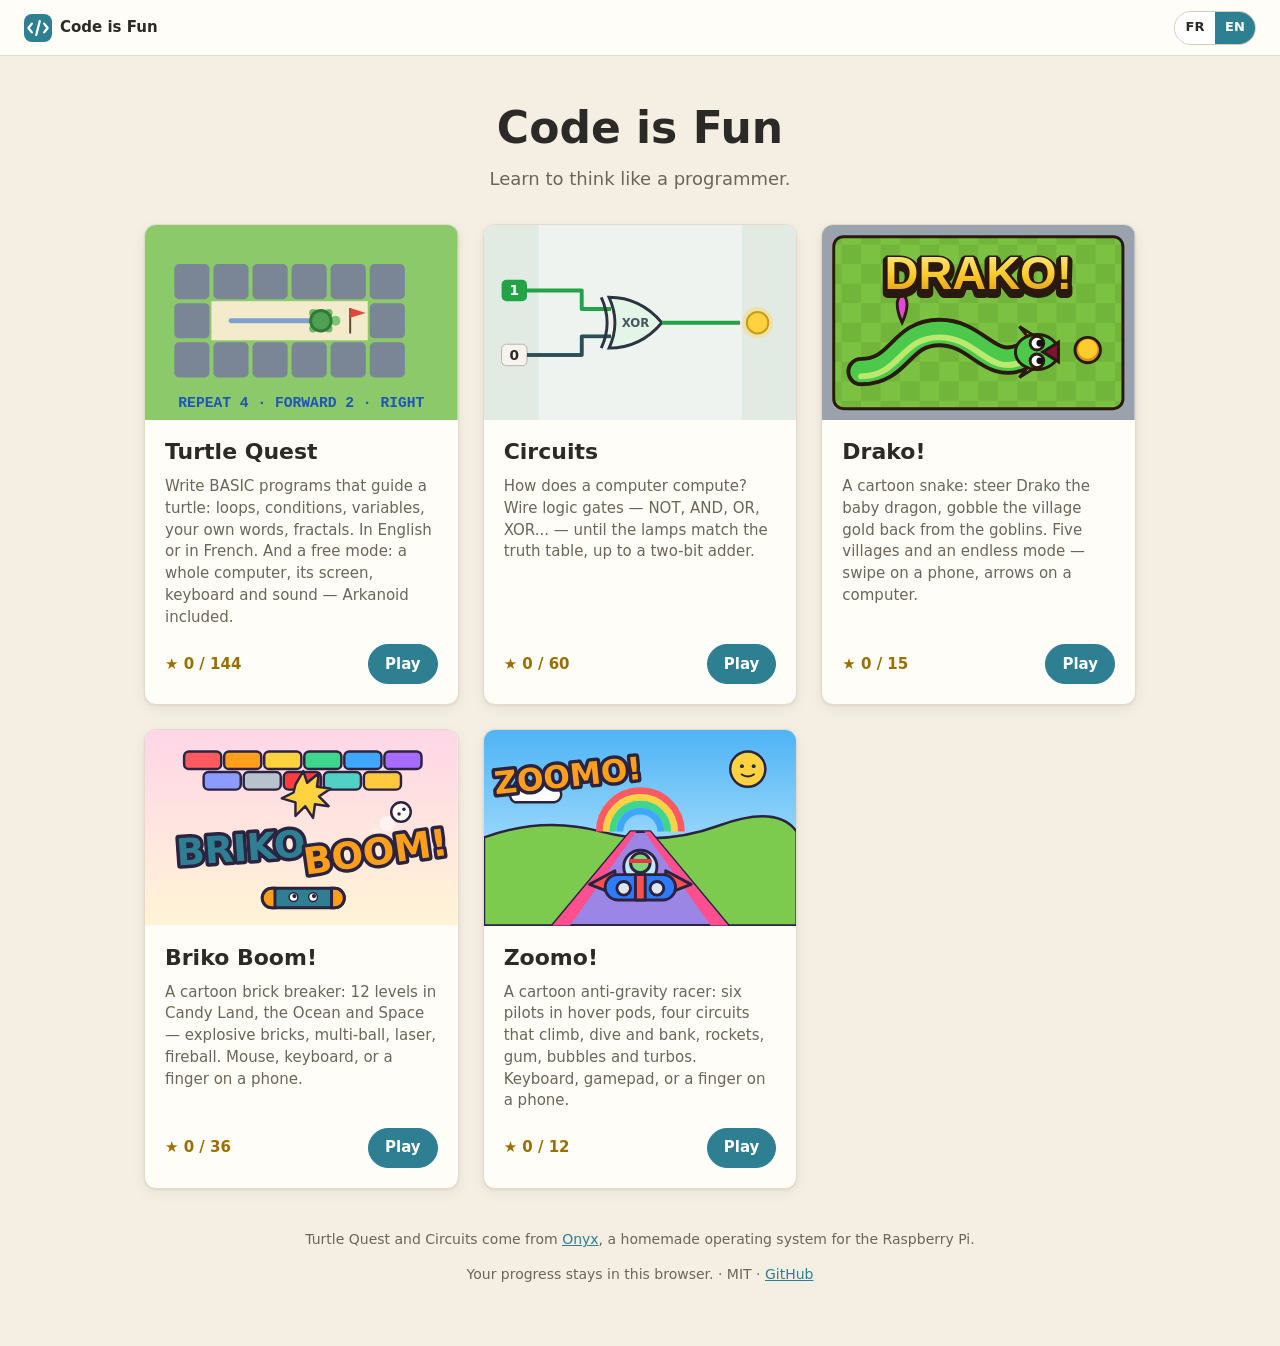
==== commit 9a08d0ea: "Zoomo!: a cartoon anti-gravity racer -- in HTML+JS (race/: 6 pilots, 4 circuits, items, rivals) and " ====
--- a/index.html
+++ b/index.html
@@ -4,7 +4,7 @@
 <meta charset="utf-8">
 <meta name="viewport" content="width=device-width, initial-scale=1, viewport-fit=cover">
 <title>Code is Fun</title>
-<meta name="description" content="Games to learn to think like a programmer: Turtle Quest (programming a turtle in BASIC), Circuits (logic gates), Drako! (a cartoon snake), Briko Boom! (a cartoon brick breaker) and Cosmo Zap! (a cartoon Space Invaders).">
+<meta name="description" content="Games to learn to think like a programmer: Turtle Quest (programming a turtle in BASIC), Circuits (logic gates), Drako! (a cartoon snake), Briko Boom! (a cartoon brick breaker) and Zoomo! (a cartoon anti-gravity racer).">
 <meta name="theme-color" content="#FFFDF8">
 <link rel="icon" href="shared/turtle.svg" type="image/svg+xml">
 <link rel="stylesheet" href="shared/site.css">
@@ -98,29 +98,29 @@
 				<div class="row"><span class="progress" id="bkProgress"></span><span class="btn primary" data-en="Play" data-fr="Jouer">Play</span></div>
 			</div>
 		</a>
-		<a class="panel game-card" href="invaders/">
+		<a class="panel game-card" href="race/">
 			<svg class="thumb" viewBox="0 0 320 200" aria-hidden="true" font-family="system-ui,sans-serif">
-				<defs><linearGradient id="zpsky" x1="0" y1="0" x2="0" y2="1"><stop offset="0" stop-color="#2A1B5C"/><stop offset="1" stop-color="#0B0B24"/></linearGradient></defs>
-				<rect width="320" height="200" fill="url(#zpsky)"/>
-				<g fill="#fff"><circle cx="20" cy="30" r="1.5"/><circle cx="300" cy="22" r="1.5"/><circle cx="270" cy="120" r="1.2"/><circle cx="40" cy="130" r="1.2"/><circle cx="160" cy="110" r="1"/></g>
-				<g stroke="#251B3D" stroke-width="2.5" stroke-linejoin="round" stroke-linecap="round">
-					<g transform="translate(70 40)"><path d="M-14 4c-1-22 29-22 28 0 0 4-28 4-28 0z" fill="#B47CFF"/><path d="M-9 6l-2 9M-3 7l-1 9M3 7l1 9M9 6l2 9" stroke-width="4"/><circle cx="-5" cy="-3" r="4" fill="#fff"/><circle cx="5" cy="-3" r="4" fill="#fff"/></g>
-					<g transform="translate(130 40)"><path d="M-14 4c-1-22 29-22 28 0 0 4-28 4-28 0z" fill="#B47CFF"/><path d="M-9 6l-2 9M-3 7l-1 9M3 7l1 9M9 6l2 9" stroke-width="4"/><circle cx="-5" cy="-3" r="4" fill="#fff"/><circle cx="5" cy="-3" r="4" fill="#fff"/></g>
-					<g transform="translate(190 40)"><path d="M-14 4c-1-22 29-22 28 0 0 4-28 4-28 0z" fill="#B47CFF"/><path d="M-9 6l-2 9M-3 7l-1 9M3 7l1 9M9 6l2 9" stroke-width="4"/><circle cx="-5" cy="-3" r="4" fill="#fff"/><circle cx="5" cy="-3" r="4" fill="#fff"/></g>
-					<g transform="translate(250 40)"><path d="M-14 4c-1-22 29-22 28 0 0 4-28 4-28 0z" fill="#B47CFF"/><path d="M-9 6l-2 9M-3 7l-1 9M3 7l1 9M9 6l2 9" stroke-width="4"/><circle cx="-5" cy="-3" r="4" fill="#fff"/><circle cx="5" cy="-3" r="4" fill="#fff"/></g>
-					<rect x="84" y="70" width="32" height="20" rx="9" fill="#3DD68C"/><rect x="144" y="70" width="32" height="20" rx="9" fill="#3DD68C"/><rect x="204" y="70" width="32" height="20" rx="9" fill="#3DD68C"/>
-					<path d="M200 150h36v-12l-4-4h-28l-4 4z" fill="#FFD23F"/>
-					<path d="M60 150h36v-12l-4-4h-28l-4 4z" fill="#FFD23F"/>
-					<rect x="157" y="104" width="6" height="16" rx="3" fill="#FFF6A8"/>
-					<path d="M146 170a14 14 0 0 1 28 0z" fill="#BFF3FF"/><rect x="134" y="168" width="52" height="18" rx="9" fill="#2F7F93"/><rect x="156" y="148" width="8" height="12" rx="2" fill="#FF5A5F"/>
+				<defs><linearGradient id="zmsky" x1="0" y1="0" x2="0" y2="1"><stop offset="0" stop-color="#4FB4F5"/><stop offset="1" stop-color="#CFF1FF"/></linearGradient></defs>
+				<rect width="320" height="200" fill="url(#zmsky)"/>
+				<path d="M0 110 Q60 88 120 104 T240 98 T320 104 V200 H0Z" fill="#7CCB4E" stroke="#2B2340" stroke-width="2.5"/>
+				<g stroke="#2B2340" stroke-width="2.5" stroke-linejoin="round"><circle cx="270" cy="40" r="18" fill="#FFD23F"/><path d="M30 60a10 10 0 0 1 18-6a12 12 0 0 1 22 4a8 8 0 0 1 2 16h-40a8 8 0 0 1-2-14z" fill="#fff"/></g>
+				<circle cx="264" cy="37" r="2" fill="#2B2340"/><circle cx="276" cy="37" r="2" fill="#2B2340"/><path d="M263 45q7 5 14 0" stroke="#2B2340" stroke-width="2" fill="none"/>
+				<path d="M70 200 L150 104 L170 104 L250 200Z" fill="#9B86E6" stroke="#2B2340" stroke-width="3" stroke-linejoin="round"/>
+				<path d="M70 200 L150 104 L156 104 L88 200Z M250 200 L170 104 L164 104 L232 200Z" fill="#FF4F8E"/>
+				<g fill="none" stroke-width="7"><path d="M118 104 a42 42 0 0 1 84 0" stroke="#FF5A5F"/><path d="M125 104 a35 35 0 0 1 70 0" stroke="#FFD23F"/><path d="M132 104 a28 28 0 0 1 56 0" stroke="#3DD68C"/><path d="M139 104 a21 21 0 0 1 42 0" stroke="#3FA7FF"/></g>
+				<g transform="translate(160 160)" stroke="#2B2340" stroke-width="3" stroke-linejoin="round">
+					<path d="M-52 -2 L-26 -16 L-26 8Z M52 -2 L26 -16 L26 8Z" fill="#FF4F4F"/>
+					<circle cy="-20" r="17" fill="#BDEBFF"/><circle cy="-24" r="10" fill="#7CD67A"/>
+					<rect x="-36" y="-12" width="72" height="26" rx="13" fill="#2E7BFF"/><rect x="-5" y="-12" width="10" height="26" fill="#FF4F4F"/>
+					<circle cx="-17" cy="2" r="7" fill="#DDE6F5"/><circle cx="17" cy="2" r="7" fill="#DDE6F5"/>
 				</g>
-				<g fill="#251B3D"><circle cx="66" cy="38" r="2"/><circle cx="76" cy="38" r="2"/><circle cx="126" cy="38" r="2"/><circle cx="136" cy="38" r="2"/><circle cx="186" cy="38" r="2"/><circle cx="196" cy="38" r="2"/><circle cx="246" cy="38" r="2"/><circle cx="256" cy="38" r="2"/></g>
-				<text x="250" y="186" text-anchor="middle" font-size="30" font-weight="900" fill="#FF7AB6" stroke="#251B3D" stroke-width="6" paint-order="stroke" stroke-linejoin="round" transform="rotate(-8 250 176)">ZAP!</text>
+				<path d="M150 134 h20" stroke="#E8383F" stroke-width="4" stroke-linecap="round"/>
+				<text x="86" y="58" text-anchor="middle" font-size="32" font-weight="900" fill="#FF9F1C" stroke="#2B2340" stroke-width="7" paint-order="stroke" stroke-linejoin="round" transform="rotate(-6 86 48)">ZOOMO!</text>
 			</svg>
 			<div class="body">
-				<h2>Cosmo Zap!</h2>
-				<p data-en="A cartoon Space Invaders: wobbly aliens march down faster and faster — zap them from behind the cheese bunkers, shoot the saucer for capsules. Endless waves; keyboard, mouse, or a finger on a phone." data-fr="Un Space Invaders façon dessin animé : des aliens rigolos descendent de plus en plus vite — zappe-les à l'abri des fromages, tire sur la soucoupe pour ses capsules. Des vagues sans fin ; clavier, souris, ou un doigt sur un téléphone.">A cartoon Space Invaders.</p>
-				<div class="row"><span class="progress" id="zpProgress"></span><span class="btn primary" data-en="Play" data-fr="Jouer">Play</span></div>
+				<h2>Zoomo!</h2>
+				<p data-en="A cartoon anti-gravity racer: six pilots in hover pods, four circuits that climb, dive and bank, rockets, gum, bubbles and turbos. Keyboard, gamepad, or a finger on a phone." data-fr="Une course antigravité façon dessin animé : six pilotes dans leurs vaisseaux, quatre circuits qui montent, plongent et penchent, des fusées, du chewing-gum, des bulles et des turbos. Clavier, manette, ou un doigt sur un téléphone.">A cartoon anti-gravity racer.</p>
+				<div class="row"><span class="progress" id="zmProgress"></span><span class="btn primary" data-en="Play" data-fr="Jouer">Play</span></div>
 			</div>
 		</a>
 	</section>
@@ -142,8 +142,8 @@
 		document.getElementById ('dkProgress').textContent = '★ ' + dk + ' / 15';
 		let bk = 0; try { const p = JSON.parse (localStorage.getItem ('codeisfun.brick.progress') || '{}'); bk = (p.stars || []).reduce ((x, y) => x + (y | 0), 0); } catch (e) { /* (no storage) */ }
 		document.getElementById ('bkProgress').textContent = '★ ' + bk + ' / 36';
-		let zp = 0; try { zp = +(JSON.parse (localStorage.getItem ('codeisfun.invaders.record') || '{}').high) || 0; } catch (e) { /* (no storage) */ }
-		document.getElementById ('zpProgress').textContent = zp ? Site.t ('Best: ', 'Record : ') + zp : '';
+		let zm = 0; try { const p = JSON.parse (localStorage.getItem ('codeisfun.race.progress') || '{}'); zm = (p.stars || []).reduce ((x, y) => x + (y | 0), 0); } catch (e) { /* (no storage) */ }
+		document.getElementById ('zmProgress').textContent = '★ ' + zm + ' / 12';
 	};
 	document.addEventListener ('DOMContentLoaded', show);
 }) ();
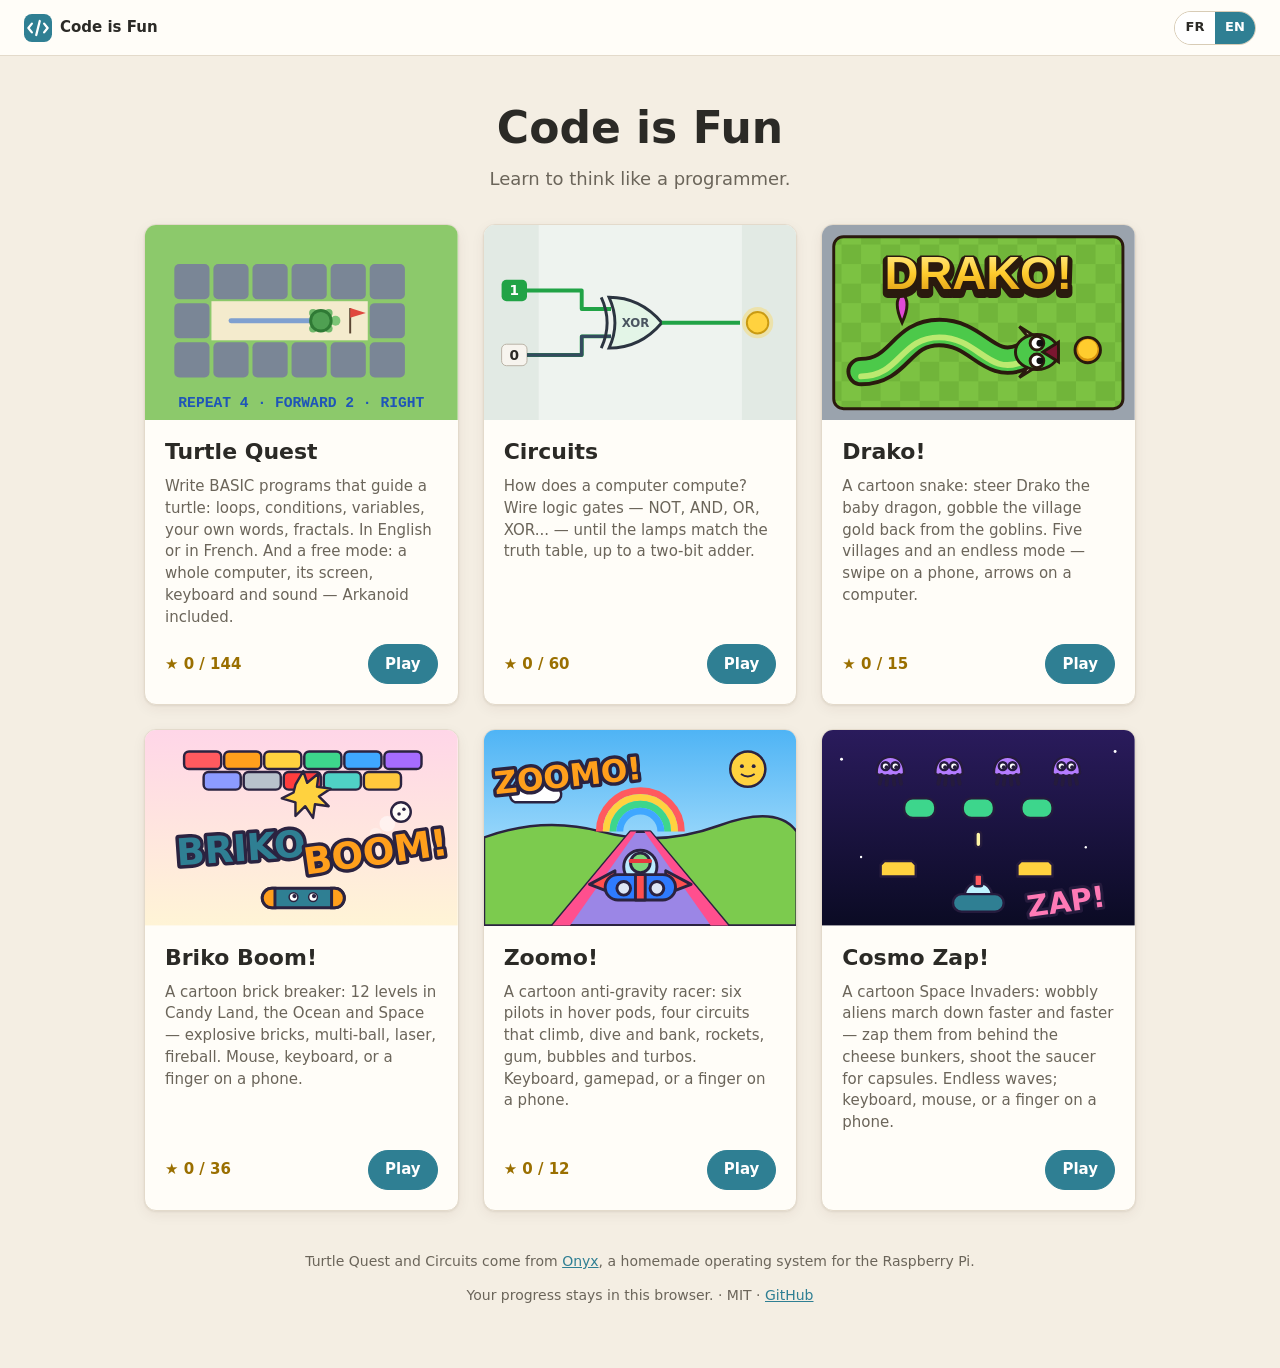
==== commit 4adc8966: "Merge origin/main: Cosmo Zap! and the free mode's pages next to Zoomo!; zoomo.bas draws each frame o" ====
--- a/index.html
+++ b/index.html
@@ -4,7 +4,7 @@
 <meta charset="utf-8">
 <meta name="viewport" content="width=device-width, initial-scale=1, viewport-fit=cover">
 <title>Code is Fun</title>
-<meta name="description" content="Games to learn to think like a programmer: Turtle Quest (programming a turtle in BASIC), Circuits (logic gates), Drako! (a cartoon snake), Briko Boom! (a cartoon brick breaker) and Zoomo! (a cartoon anti-gravity racer).">
+<meta name="description" content="Games to learn to think like a programmer: Turtle Quest (programming a turtle in BASIC), Circuits (logic gates), Drako! (a cartoon snake), Briko Boom! (a cartoon brick breaker), Cosmo Zap! (a cartoon Space Invaders) and Zoomo! (a cartoon anti-gravity racer).">
 <meta name="theme-color" content="#FFFDF8">
 <link rel="icon" href="shared/turtle.svg" type="image/svg+xml">
 <link rel="stylesheet" href="shared/site.css">
@@ -123,6 +123,31 @@
 				<div class="row"><span class="progress" id="zmProgress"></span><span class="btn primary" data-en="Play" data-fr="Jouer">Play</span></div>
 			</div>
 		</a>
+		<a class="panel game-card" href="invaders/">
+			<svg class="thumb" viewBox="0 0 320 200" aria-hidden="true" font-family="system-ui,sans-serif">
+				<defs><linearGradient id="zpsky" x1="0" y1="0" x2="0" y2="1"><stop offset="0" stop-color="#2A1B5C"/><stop offset="1" stop-color="#0B0B24"/></linearGradient></defs>
+				<rect width="320" height="200" fill="url(#zpsky)"/>
+				<g fill="#fff"><circle cx="20" cy="30" r="1.5"/><circle cx="300" cy="22" r="1.5"/><circle cx="270" cy="120" r="1.2"/><circle cx="40" cy="130" r="1.2"/><circle cx="160" cy="110" r="1"/></g>
+				<g stroke="#251B3D" stroke-width="2.5" stroke-linejoin="round" stroke-linecap="round">
+					<g transform="translate(70 40)"><path d="M-14 4c-1-22 29-22 28 0 0 4-28 4-28 0z" fill="#B47CFF"/><path d="M-9 6l-2 9M-3 7l-1 9M3 7l1 9M9 6l2 9" stroke-width="4"/><circle cx="-5" cy="-3" r="4" fill="#fff"/><circle cx="5" cy="-3" r="4" fill="#fff"/></g>
+					<g transform="translate(130 40)"><path d="M-14 4c-1-22 29-22 28 0 0 4-28 4-28 0z" fill="#B47CFF"/><path d="M-9 6l-2 9M-3 7l-1 9M3 7l1 9M9 6l2 9" stroke-width="4"/><circle cx="-5" cy="-3" r="4" fill="#fff"/><circle cx="5" cy="-3" r="4" fill="#fff"/></g>
+					<g transform="translate(190 40)"><path d="M-14 4c-1-22 29-22 28 0 0 4-28 4-28 0z" fill="#B47CFF"/><path d="M-9 6l-2 9M-3 7l-1 9M3 7l1 9M9 6l2 9" stroke-width="4"/><circle cx="-5" cy="-3" r="4" fill="#fff"/><circle cx="5" cy="-3" r="4" fill="#fff"/></g>
+					<g transform="translate(250 40)"><path d="M-14 4c-1-22 29-22 28 0 0 4-28 4-28 0z" fill="#B47CFF"/><path d="M-9 6l-2 9M-3 7l-1 9M3 7l1 9M9 6l2 9" stroke-width="4"/><circle cx="-5" cy="-3" r="4" fill="#fff"/><circle cx="5" cy="-3" r="4" fill="#fff"/></g>
+					<rect x="84" y="70" width="32" height="20" rx="9" fill="#3DD68C"/><rect x="144" y="70" width="32" height="20" rx="9" fill="#3DD68C"/><rect x="204" y="70" width="32" height="20" rx="9" fill="#3DD68C"/>
+					<path d="M200 150h36v-12l-4-4h-28l-4 4z" fill="#FFD23F"/>
+					<path d="M60 150h36v-12l-4-4h-28l-4 4z" fill="#FFD23F"/>
+					<rect x="157" y="104" width="6" height="16" rx="3" fill="#FFF6A8"/>
+					<path d="M146 170a14 14 0 0 1 28 0z" fill="#BFF3FF"/><rect x="134" y="168" width="52" height="18" rx="9" fill="#2F7F93"/><rect x="156" y="148" width="8" height="12" rx="2" fill="#FF5A5F"/>
+				</g>
+				<g fill="#251B3D"><circle cx="66" cy="38" r="2"/><circle cx="76" cy="38" r="2"/><circle cx="126" cy="38" r="2"/><circle cx="136" cy="38" r="2"/><circle cx="186" cy="38" r="2"/><circle cx="196" cy="38" r="2"/><circle cx="246" cy="38" r="2"/><circle cx="256" cy="38" r="2"/></g>
+				<text x="250" y="186" text-anchor="middle" font-size="30" font-weight="900" fill="#FF7AB6" stroke="#251B3D" stroke-width="6" paint-order="stroke" stroke-linejoin="round" transform="rotate(-8 250 176)">ZAP!</text>
+			</svg>
+			<div class="body">
+				<h2>Cosmo Zap!</h2>
+				<p data-en="A cartoon Space Invaders: wobbly aliens march down faster and faster — zap them from behind the cheese bunkers, shoot the saucer for capsules. Endless waves; keyboard, mouse, or a finger on a phone." data-fr="Un Space Invaders façon dessin animé : des aliens rigolos descendent de plus en plus vite — zappe-les à l'abri des fromages, tire sur la soucoupe pour ses capsules. Des vagues sans fin ; clavier, souris, ou un doigt sur un téléphone.">A cartoon Space Invaders.</p>
+				<div class="row"><span class="progress" id="zpProgress"></span><span class="btn primary" data-en="Play" data-fr="Jouer">Play</span></div>
+			</div>
+		</a>
 	</section>
 	<footer>
 		<p><span data-en="Turtle Quest and Circuits come from" data-fr="Turtle Quest et Circuits viennent de">Turtle Quest and Circuits come from</span> <a href="https://github.com/stephaneweg/onyx">Onyx</a><span data-en=", a homemade operating system for the Raspberry Pi." data-fr=", un système d'exploitation fait maison pour le Raspberry Pi.">, a homemade operating system for the Raspberry Pi.</span></p>
@@ -144,6 +169,8 @@
 		document.getElementById ('bkProgress').textContent = '★ ' + bk + ' / 36';
 		let zm = 0; try { const p = JSON.parse (localStorage.getItem ('codeisfun.race.progress') || '{}'); zm = (p.stars || []).reduce ((x, y) => x + (y | 0), 0); } catch (e) { /* (no storage) */ }
 		document.getElementById ('zmProgress').textContent = '★ ' + zm + ' / 12';
+		let zp = 0; try { zp = +(JSON.parse (localStorage.getItem ('codeisfun.invaders.record') || '{}').high) || 0; } catch (e) { /* (no storage) */ }
+		document.getElementById ('zpProgress').textContent = zp ? Site.t ('Best: ', 'Record : ') + zp : '';
 	};
 	document.addEventListener ('DOMContentLoaded', show);
 }) ();
